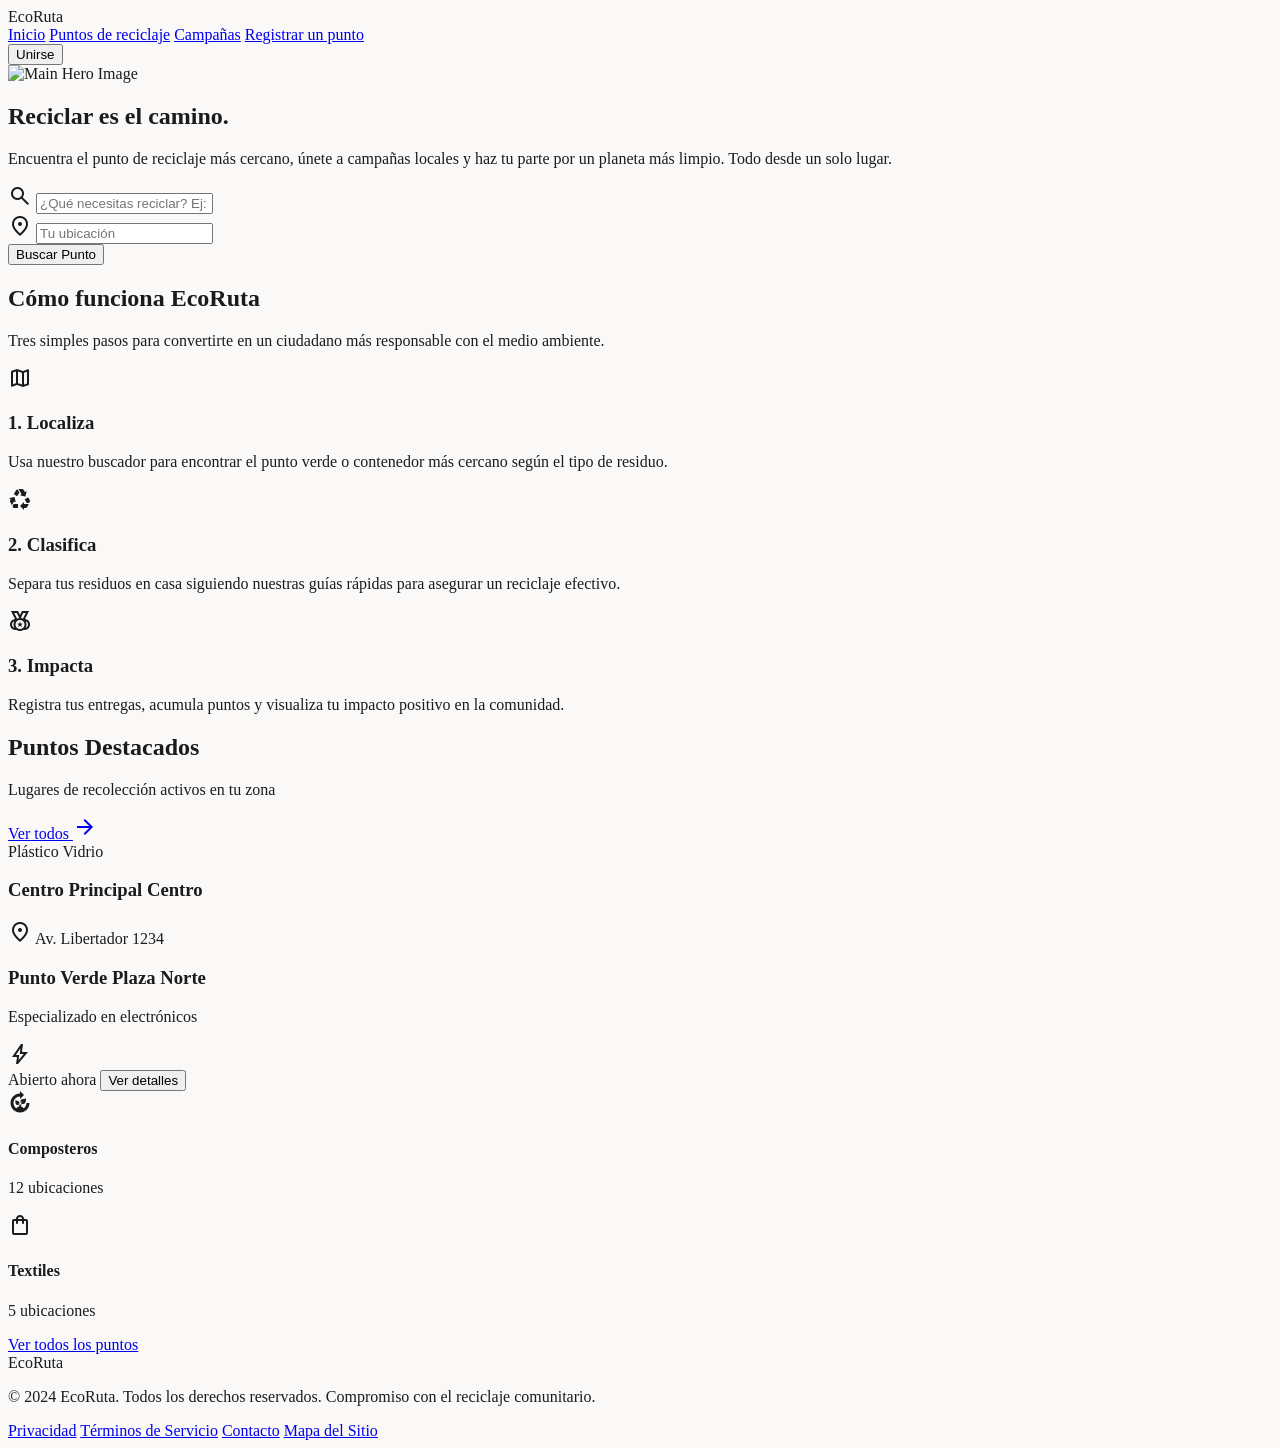
==== ecoRuta_HTML/index.html @ fdf8bb16 "se agrega codigo html de inicio y puntos de reciclaje" ====
<!DOCTYPE html>

<html class="light" lang="es"><head>
<meta charset="utf-8"/>
<meta content="width=device-width, initial-scale=1.0" name="viewport"/>
<title>EcoRuta - Inicio</title>
<script src="https://cdn.tailwindcss.com?plugins=forms,container-queries"></script>
<link href="https://fonts.googleapis.com/css2?family=Manrope:wght@400;500;600;700;800&amp;display=swap" rel="stylesheet"/>
<link href="https://fonts.googleapis.com/css2?family=Material+Symbols+Outlined:wght,FILL@100..700,0..1&amp;display=swap" rel="stylesheet"/>
<link href="https://fonts.googleapis.com/css2?family=Material+Symbols+Outlined:wght,FILL@100..700,0..1&amp;display=swap" rel="stylesheet"/>
<script id="tailwind-config">
        tailwind.config = {
            darkMode: "class",
            theme: {
                extend: {
                    "colors": {
                        "surface-tint": "#1b4332",
                        "inverse-surface": "#2f3130",
                        "error": "#ba1a1a",
                        "secondary-fixed": "#d6ccc2",
                        "on-primary-fixed-variant": "#274e3d",
                        "surface-dim": "#dadad9",
                        "background": "#faf9f8",
                        "on-surface-variant": "#414844",
                        "surface-container": "#eeeeed",
                        "surface-container-highest": "#e3e2e1",
                        "on-secondary-container": "#6a635b",
                        "on-tertiary-container": "#33342a",
                        "on-secondary": "#ffffff",
                        "outline": "#717973",
                        "on-primary": "#ffffff",
                        "on-error": "#ffffff",
                        "tertiary-fixed-dim": "#b7b7a4",
                        "inverse-on-surface": "#f1f0f0",
                        "tertiary-fixed": "#e2e2ce",
                        "primary-fixed-dim": "#a5d0b9",
                        "primary": "#012d1d",
                        "error-container": "#ffdad6",
                        "on-secondary-fixed": "#201b15",
                        "on-tertiary-fixed-variant": "#474839",
                        "inverse-primary": "#a5d0b9",
                        "surface-container-lowest": "#ffffff",
                        "on-surface": "#1a1c1c",
                        "on-primary-fixed": "#002114",
                        "tertiary-container": "#b7b7a4",
                        "surface-variant": "#e3e2e1",
                        "on-primary-container": "#7ba490",
                        "on-background": "#1a1c1c",
                        "on-tertiary-fixed": "#1b1d10",
                        "secondary-container": "#d6ccc2",
                        "on-error-container": "#93000a",
                        "secondary": "#645d55",
                        "secondary-fixed-dim": "#c2b8ae",
                        "tertiary": "#26271a",
                        "outline-variant": "#c1c8c2",
                        "surface": "#faf9f8",
                        "surface-container-high": "#e9e8e7",
                        "primary-fixed": "#c1ecd4",
                        "on-tertiary": "#ffffff",
                        "surface-bright": "#faf9f8",
                        "on-secondary-fixed-variant": "#4c463e",
                        "primary-container": "#1b4332",
                        "surface-container-low": "#f4f3f2"
                    },
                    "borderRadius": {
                        "DEFAULT": "0.25rem",
                        "lg": "0.5rem",
                        "xl": "0.75rem",
                        "full": "9999px"
                    },
                    "spacing": {
                        "container-max": "1200px",
                        "unit": "8px",
                        "section-gap": "120px",
                        "margin-mobile": "20px",
                        "gutter": "24px",
                        "margin-desktop": "64px"
                    },
                    "fontFamily": {
                        "body-md": ["Manrope"],
                        "headline-lg": ["Manrope"],
                        "display-lg": ["Manrope"],
                        "headline-lg-mobile": ["Manrope"],
                        "body-lg": ["Manrope"],
                        "caption": ["Manrope"],
                        "label-md": ["Manrope"],
                        "headline-md": ["Manrope"]
                    },
                    "fontSize": {
                        "body-md": ["16px", { "lineHeight": "1.6", "fontWeight": "400" }],
                        "headline-lg": ["32px", { "lineHeight": "1.3", "letterSpacing": "-0.01em", "fontWeight": "700" }],
                        "display-lg": ["48px", { "lineHeight": "1.2", "letterSpacing": "-0.02em", "fontWeight": "800" }],
                        "headline-lg-mobile": ["28px", { "lineHeight": "1.3", "fontWeight": "700" }],
                        "body-lg": ["18px", { "lineHeight": "1.6", "fontWeight": "400" }],
                        "caption": ["12px", { "lineHeight": "1.4", "fontWeight": "500" }],
                        "label-md": ["14px", { "lineHeight": "1.2", "letterSpacing": "0.05em", "fontWeight": "600" }],
                        "headline-md": ["24px", { "lineHeight": "1.4", "fontWeight": "600" }]
                    }
                }
            }
        }
    </script>
<style>
        body {
            background-color: #faf9f8; /* background */
            color: #1a1c1c; /* on-background */
        }
    </style>
</head>
<body class="antialiased min-h-screen flex flex-col pt-[72px]">
<!-- TopNavBar -->
<nav class="fixed top-0 w-full shadow-sm bg-surface dark:bg-inverse-surface z-50">
<div class="flex justify-between items-center px-margin-desktop py-4 max-w-container-max mx-auto md:px-margin-desktop px-margin-mobile">
<div class="font-headline-md text-headline-md font-bold text-primary dark:text-primary-fixed-dim">EcoRuta</div>
<div class="hidden md:flex gap-8">
<a class="text-primary dark:text-primary-fixed-dim border-b-2 border-primary dark:border-primary-fixed-dim pb-1 font-body-md text-body-md" href="#">Inicio</a>
<a class="text-on-surface-variant dark:text-surface-variant hover:text-primary dark:hover:text-primary-fixed-dim transition-colors font-body-md text-body-md hover:bg-surface-container-low dark:hover:bg-surface-container-highest transition-all duration-200 rounded px-2" href="#">Puntos de reciclaje</a>
<a class="text-on-surface-variant dark:text-surface-variant hover:text-primary dark:hover:text-primary-fixed-dim transition-colors font-body-md text-body-md hover:bg-surface-container-low dark:hover:bg-surface-container-highest transition-all duration-200 rounded px-2" href="#">Campañas</a>
<a class="text-on-surface-variant dark:text-surface-variant hover:text-primary dark:hover:text-primary-fixed-dim transition-colors font-body-md text-body-md hover:bg-surface-container-low dark:hover:bg-surface-container-highest transition-all duration-200 rounded px-2" href="#">Registrar un punto</a>
</div>
<button class="bg-primary-container text-on-primary font-label-md text-label-md px-6 py-2 rounded-lg hover:bg-surface-tint active:scale-95 transition-transform">Unirse</button>
</div>
</nav>
<!-- Main Content -->
<main class="flex-grow">
<!-- Hero Section -->
<section class="w-full relative h-[600px] flex items-center justify-center bg-surface-container-low overflow-hidden">
<div class="absolute inset-0 z-0">
<img alt="Main Hero Image" class="w-full h-full object-cover opacity-90" src="https://lh3.googleusercontent.com/aida-public/[base64]"/>
<div class="absolute inset-0 bg-background/40 backdrop-blur-sm"></div>
</div>
<div class="relative z-10 max-w-container-max mx-auto px-margin-mobile md:px-margin-desktop text-center flex flex-col items-center">
<h1 class="font-display-lg text-display-lg text-primary mb-6">Reciclar es el camino.</h1>
<p class="font-body-lg text-body-lg text-on-surface-variant mb-10 max-w-2xl">Encuentra el punto de reciclaje más cercano, únete a campañas locales y haz tu parte por un planeta más limpio. Todo desde un solo lugar.</p>
<!-- Search Bar -->
<div class="bg-surface p-4 rounded-xl shadow-[0px_4px_20px_rgba(27,67,50,0.08)] flex flex-col md:flex-row gap-4 w-full max-w-3xl border border-surface-container-highest">
<div class="flex-grow flex items-center bg-background rounded-lg border border-surface-dim focus-within:border-primary px-4 py-3">
<span class="material-symbols-outlined text-on-surface-variant mr-3">search</span>
<input class="w-full bg-transparent border-none focus:ring-0 text-on-surface font-body-md text-body-md placeholder:text-outline-variant" placeholder="¿Qué necesitas reciclar? Ej: Plástico, Vidrio, Pilas..." type="text"/>
</div>
<div class="flex-grow flex items-center bg-background rounded-lg border border-surface-dim focus-within:border-primary px-4 py-3">
<span class="material-symbols-outlined text-on-surface-variant mr-3">location_on</span>
<input class="w-full bg-transparent border-none focus:ring-0 text-on-surface font-body-md text-body-md placeholder:text-outline-variant" placeholder="Tu ubicación" type="text"/>
</div>
<button class="bg-primary-container text-on-primary px-8 py-3 rounded-lg font-label-md text-label-md hover:bg-surface-tint transition-colors whitespace-nowrap">Buscar Punto</button>
</div>
</div>
</section>
<!-- How it Works -->
<section class="py-section-gap px-margin-mobile md:px-margin-desktop max-w-container-max mx-auto">
<div class="text-center mb-16">
<h2 class="font-headline-lg text-headline-lg md:text-headline-lg text-primary mb-4">Cómo funciona EcoRuta</h2>
<p class="font-body-md text-body-md text-on-surface-variant max-w-xl mx-auto">Tres simples pasos para convertirte en un ciudadano más responsable con el medio ambiente.</p>
</div>
<div class="grid grid-cols-1 md:grid-cols-3 gap-gutter">
<!-- Step 1 -->
<div class="bg-surface p-8 rounded-2xl shadow-[0px_4px_20px_rgba(27,67,50,0.04)] hover:-translate-y-1 transition-transform duration-300 text-center flex flex-col items-center group">
<div class="w-16 h-16 rounded-full bg-secondary-fixed flex items-center justify-center mb-6 group-hover:bg-primary-fixed transition-colors">
<span class="material-symbols-outlined text-primary text-3xl">map</span>
</div>
<h3 class="font-headline-md text-headline-md text-primary mb-3">1. Localiza</h3>
<p class="font-body-md text-body-md text-on-surface-variant">Usa nuestro buscador para encontrar el punto verde o contenedor más cercano según el tipo de residuo.</p>
</div>
<!-- Step 2 -->
<div class="bg-surface p-8 rounded-2xl shadow-[0px_4px_20px_rgba(27,67,50,0.04)] hover:-translate-y-1 transition-transform duration-300 text-center flex flex-col items-center group">
<div class="w-16 h-16 rounded-full bg-secondary-fixed flex items-center justify-center mb-6 group-hover:bg-primary-fixed transition-colors">
<span class="material-symbols-outlined text-primary text-3xl">recycling</span>
</div>
<h3 class="font-headline-md text-headline-md text-primary mb-3">2. Clasifica</h3>
<p class="font-body-md text-body-md text-on-surface-variant">Separa tus residuos en casa siguiendo nuestras guías rápidas para asegurar un reciclaje efectivo.</p>
</div>
<!-- Step 3 -->
<div class="bg-surface p-8 rounded-2xl shadow-[0px_4px_20px_rgba(27,67,50,0.04)] hover:-translate-y-1 transition-transform duration-300 text-center flex flex-col items-center group">
<div class="w-16 h-16 rounded-full bg-secondary-fixed flex items-center justify-center mb-6 group-hover:bg-primary-fixed transition-colors">
<span class="material-symbols-outlined text-primary text-3xl">social_leaderboard</span>
</div>
<h3 class="font-headline-md text-headline-md text-primary mb-3">3. Impacta</h3>
<p class="font-body-md text-body-md text-on-surface-variant">Registra tus entregas, acumula puntos y visualiza tu impacto positivo en la comunidad.</p>
</div>
</div>
</section>
<!-- Featured Spots (Bento Grid) -->
<section class="py-section-gap px-margin-mobile md:px-margin-desktop max-w-container-max mx-auto bg-surface-container-low rounded-3xl mb-section-gap">
<div class="flex justify-between items-end mb-12">
<div>
<h2 class="font-headline-lg text-headline-lg text-primary mb-2">Puntos Destacados</h2>
<p class="font-body-md text-body-md text-on-surface-variant">Lugares de recolección activos en tu zona</p>
</div>
<a class="hidden md:flex items-center text-primary font-label-md text-label-md hover:underline" href="#">
                    Ver todos <span class="material-symbols-outlined ml-1 text-sm">arrow_forward</span>
</a>
</div>
<div class="grid grid-cols-1 md:grid-cols-4 gap-gutter auto-rows-[250px]">
<!-- Large Card -->
<div class="md:col-span-2 md:row-span-2 bg-surface rounded-2xl overflow-hidden shadow-[0px_4px_20px_rgba(27,67,50,0.04)] group relative">
<div class="absolute inset-0 bg-cover bg-center w-full h-full transition-transform duration-700 group-hover:scale-105" data-alt="A bright, modern recycling center in an urban setting. Clean, well-organized bins for plastic, glass, and paper. Natural sunlight filtering through a minimalist structure. Eco-friendly modern corporate aesthetic with green accents." style="background-image: url('https://lh3.googleusercontent.com/aida-public/[base64]')"></div>
<div class="absolute inset-0 bg-gradient-to-t from-primary/90 via-primary/40 to-transparent"></div>
<div class="absolute bottom-0 left-0 p-8 w-full">
<div class="flex gap-2 mb-3">
<span class="px-3 py-1 bg-primary-fixed text-on-primary-fixed rounded-full font-caption text-caption">Plástico</span>
<span class="px-3 py-1 bg-secondary-fixed text-on-secondary-fixed rounded-full font-caption text-caption">Vidrio</span>
</div>
<h3 class="font-headline-md text-headline-md text-on-primary mb-1">Centro Principal Centro</h3>
<p class="font-body-md text-body-md text-surface-variant flex items-center">
<span class="material-symbols-outlined text-sm mr-1">location_on</span> Av. Libertador 1234
                        </p>
</div>
</div>
<!-- Small Card 1 -->
<div class="md:col-span-2 md:row-span-1 bg-surface rounded-2xl p-6 shadow-[0px_4px_20px_rgba(27,67,50,0.04)] border-t-2 border-primary flex flex-col justify-between hover:-translate-y-1 transition-transform">
<div class="flex justify-between items-start">
<div>
<h3 class="font-headline-md text-headline-md text-primary">Punto Verde Plaza Norte</h3>
<p class="font-body-md text-body-md text-on-surface-variant mt-1">Especializado en electrónicos</p>
</div>
<div class="w-10 h-10 bg-secondary-container rounded-full flex items-center justify-center">
<span class="material-symbols-outlined text-primary">bolt</span>
</div>
</div>
<div class="flex justify-between items-end mt-4">
<span class="px-3 py-1 bg-surface-container text-on-surface-variant rounded-full font-caption text-caption">Abierto ahora</span>
<button class="text-primary font-label-md text-label-md hover:underline">Ver detalles</button>
</div>
</div>
<!-- Small Card 2 -->
<div class="md:col-span-1 md:row-span-1 bg-surface rounded-2xl p-6 shadow-[0px_4px_20px_rgba(27,67,50,0.04)] flex flex-col justify-center items-center text-center hover:bg-surface-container transition-colors cursor-pointer border border-surface-container-highest">
<span class="material-symbols-outlined text-4xl text-primary mb-3">compost</span>
<h4 class="font-label-md text-label-md text-primary mb-1">Composteros</h4>
<p class="font-caption text-caption text-on-surface-variant">12 ubicaciones</p>
</div>
<!-- Small Card 3 -->
<div class="md:col-span-1 md:row-span-1 bg-surface rounded-2xl p-6 shadow-[0px_4px_20px_rgba(27,67,50,0.04)] flex flex-col justify-center items-center text-center hover:bg-surface-container transition-colors cursor-pointer border border-surface-container-highest">
<span class="material-symbols-outlined text-4xl text-primary mb-3">shopping_bag</span>
<h4 class="font-label-md text-label-md text-primary mb-1">Textiles</h4>
<p class="font-caption text-caption text-on-surface-variant">5 ubicaciones</p>
</div>
</div>
<div class="mt-8 md:hidden flex justify-center">
<a class="bg-secondary-container text-primary px-6 py-3 rounded-lg font-label-md text-label-md" href="#">Ver todos los puntos</a>
</div>
</section>
</main>
<!-- Footer -->
<footer class="w-full py-section-gap bg-surface-container-highest dark:bg-inverse-surface border-t border-secondary-container">
<div class="grid grid-cols-1 md:grid-cols-3 gap-gutter px-margin-desktop max-w-container-max mx-auto">
<div class="flex flex-col gap-4">
<div class="font-headline-md text-headline-md font-bold text-primary dark:text-primary-fixed-dim">EcoRuta</div>
<p class="font-caption text-caption text-on-secondary-container dark:text-on-secondary-fixed-dim max-w-xs">© 2024 EcoRuta. Todos los derechos reservados. Compromiso con el reciclaje comunitario.</p>
</div>
<div class="col-span-2 flex flex-wrap gap-8 md:justify-end items-start">
<a class="font-caption text-caption text-on-secondary-container dark:text-on-secondary-fixed-dim hover:text-primary dark:hover:text-primary-fixed-dim underline transition-all opacity-80 hover:opacity-100" href="#">Privacidad</a>
<a class="font-caption text-caption text-on-secondary-container dark:text-on-secondary-fixed-dim hover:text-primary dark:hover:text-primary-fixed-dim underline transition-all opacity-80 hover:opacity-100" href="#">Términos de Servicio</a>
<a class="font-caption text-caption text-on-secondary-container dark:text-on-secondary-fixed-dim hover:text-primary dark:hover:text-primary-fixed-dim underline transition-all opacity-80 hover:opacity-100" href="#">Contacto</a>
<a class="font-caption text-caption text-on-secondary-container dark:text-on-secondary-fixed-dim hover:text-primary dark:hover:text-primary-fixed-dim underline transition-all opacity-80 hover:opacity-100" href="#">Mapa del Sitio</a>
</div>
</div>
</footer>
</body></html>
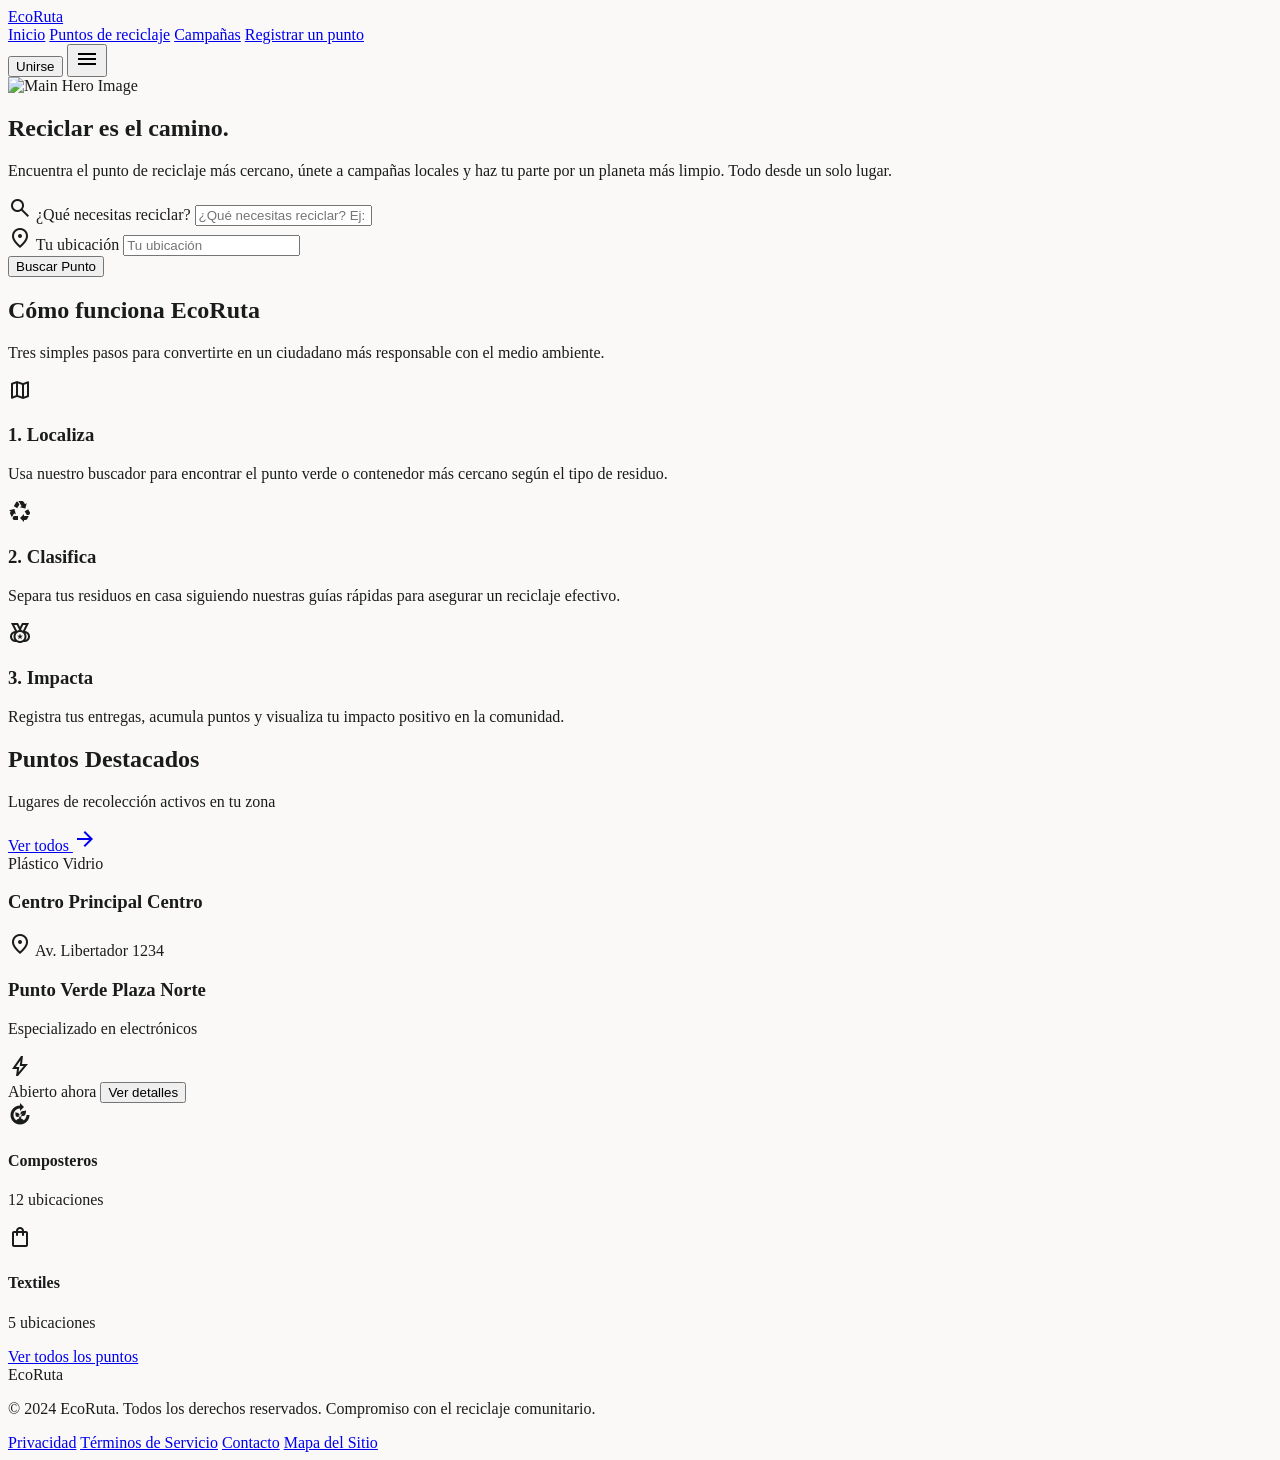
==== commit c8ccccff: "se arregla parametros" ====
--- a/ecoRuta_HTML/index.html
+++ b/ecoRuta_HTML/index.html
@@ -110,15 +110,18 @@
 <body class="antialiased min-h-screen flex flex-col pt-[72px]">
 <!-- TopNavBar -->
 <nav class="fixed top-0 w-full shadow-sm bg-surface dark:bg-inverse-surface z-50">
-<div class="flex justify-between items-center px-margin-desktop py-4 max-w-container-max mx-auto md:px-margin-desktop px-margin-mobile">
-<div class="font-headline-md text-headline-md font-bold text-primary dark:text-primary-fixed-dim">EcoRuta</div>
-<div class="hidden md:flex gap-8">
-<a class="text-primary dark:text-primary-fixed-dim border-b-2 border-primary dark:border-primary-fixed-dim pb-1 font-body-md text-body-md" href="#">Inicio</a>
-<a class="text-on-surface-variant dark:text-surface-variant hover:text-primary dark:hover:text-primary-fixed-dim transition-colors font-body-md text-body-md hover:bg-surface-container-low dark:hover:bg-surface-container-highest transition-all duration-200 rounded px-2" href="#">Puntos de reciclaje</a>
-<a class="text-on-surface-variant dark:text-surface-variant hover:text-primary dark:hover:text-primary-fixed-dim transition-colors font-body-md text-body-md hover:bg-surface-container-low dark:hover:bg-surface-container-highest transition-all duration-200 rounded px-2" href="#">Campañas</a>
-<a class="text-on-surface-variant dark:text-surface-variant hover:text-primary dark:hover:text-primary-fixed-dim transition-colors font-body-md text-body-md hover:bg-surface-container-low dark:hover:bg-surface-container-highest transition-all duration-200 rounded px-2" href="#">Registrar un punto</a>
-</div>
-<button class="bg-primary-container text-on-primary font-label-md text-label-md px-6 py-2 rounded-lg hover:bg-surface-tint active:scale-95 transition-transform">Unirse</button>
+<div class="flex justify-between items-center px-margin-mobile md:px-margin-desktop py-4 max-w-container-max mx-auto">
+<a class="font-headline-md text-headline-md font-bold text-primary dark:text-primary-fixed-dim" href="index.html">EcoRuta</a>
+<div class="hidden md:flex items-center gap-gutter">
+<a class="text-primary dark:text-primary-fixed-dim border-b-2 border-primary dark:border-primary-fixed-dim pb-1 px-3 py-2 font-label-md text-label-md" href="index.html">Inicio</a>
+<a class="text-on-surface-variant dark:text-surface-variant hover:text-primary dark:hover:text-primary-fixed-dim transition-colors hover:bg-surface-container-low dark:hover:bg-surface-container-highest transition-all duration-200 px-3 py-2 rounded-lg font-label-md text-label-md" href="puntos-reciclaje.html">Puntos de reciclaje</a>
+<a class="text-on-surface-variant dark:text-surface-variant hover:text-primary dark:hover:text-primary-fixed-dim transition-colors hover:bg-surface-container-low dark:hover:bg-surface-container-highest transition-all duration-200 px-3 py-2 rounded-lg font-label-md text-label-md" href="campanas__1_.html">Campañas</a>
+<a class="text-on-surface-variant dark:text-surface-variant hover:text-primary dark:hover:text-primary-fixed-dim transition-colors hover:bg-surface-container-low dark:hover:bg-surface-container-highest transition-all duration-200 px-3 py-2 rounded-lg font-label-md text-label-md" href="registrar-punto.html">Registrar un punto</a>
+</div>
+<button class="hidden md:inline-flex bg-primary-container text-on-primary px-6 py-2 rounded-lg font-label-md text-label-md hover:bg-opacity-90 transition-all">Unirse</button>
+<button class="md:hidden text-primary">
+<span class="material-symbols-outlined">menu</span>
+</button>
 </div>
 </nav>
 <!-- Main Content -->
@@ -136,11 +139,13 @@
 <div class="bg-surface p-4 rounded-xl shadow-[0px_4px_20px_rgba(27,67,50,0.08)] flex flex-col md:flex-row gap-4 w-full max-w-3xl border border-surface-container-highest">
 <div class="flex-grow flex items-center bg-background rounded-lg border border-surface-dim focus-within:border-primary px-4 py-3">
 <span class="material-symbols-outlined text-on-surface-variant mr-3">search</span>
-<input class="w-full bg-transparent border-none focus:ring-0 text-on-surface font-body-md text-body-md placeholder:text-outline-variant" placeholder="¿Qué necesitas reciclar? Ej: Plástico, Vidrio, Pilas..." type="text"/>
+<label class="sr-only" for="busqueda-material">¿Qué necesitas reciclar?</label>
+<input class="w-full bg-transparent border-none focus:ring-0 text-on-surface font-body-md text-body-md placeholder:text-outline-variant" id="busqueda-material" name="busqueda-material" placeholder="¿Qué necesitas reciclar? Ej: Plástico, Vidrio, Pilas..." type="text"/>
 </div>
 <div class="flex-grow flex items-center bg-background rounded-lg border border-surface-dim focus-within:border-primary px-4 py-3">
 <span class="material-symbols-outlined text-on-surface-variant mr-3">location_on</span>
-<input class="w-full bg-transparent border-none focus:ring-0 text-on-surface font-body-md text-body-md placeholder:text-outline-variant" placeholder="Tu ubicación" type="text"/>
+<label class="sr-only" for="ubicacion">Tu ubicación</label>
+<input class="w-full bg-transparent border-none focus:ring-0 text-on-surface font-body-md text-body-md placeholder:text-outline-variant" id="ubicacion" name="ubicacion" placeholder="Tu ubicación" type="text"/>
 </div>
 <button class="bg-primary-container text-on-primary px-8 py-3 rounded-lg font-label-md text-label-md hover:bg-surface-tint transition-colors whitespace-nowrap">Buscar Punto</button>
 </div>
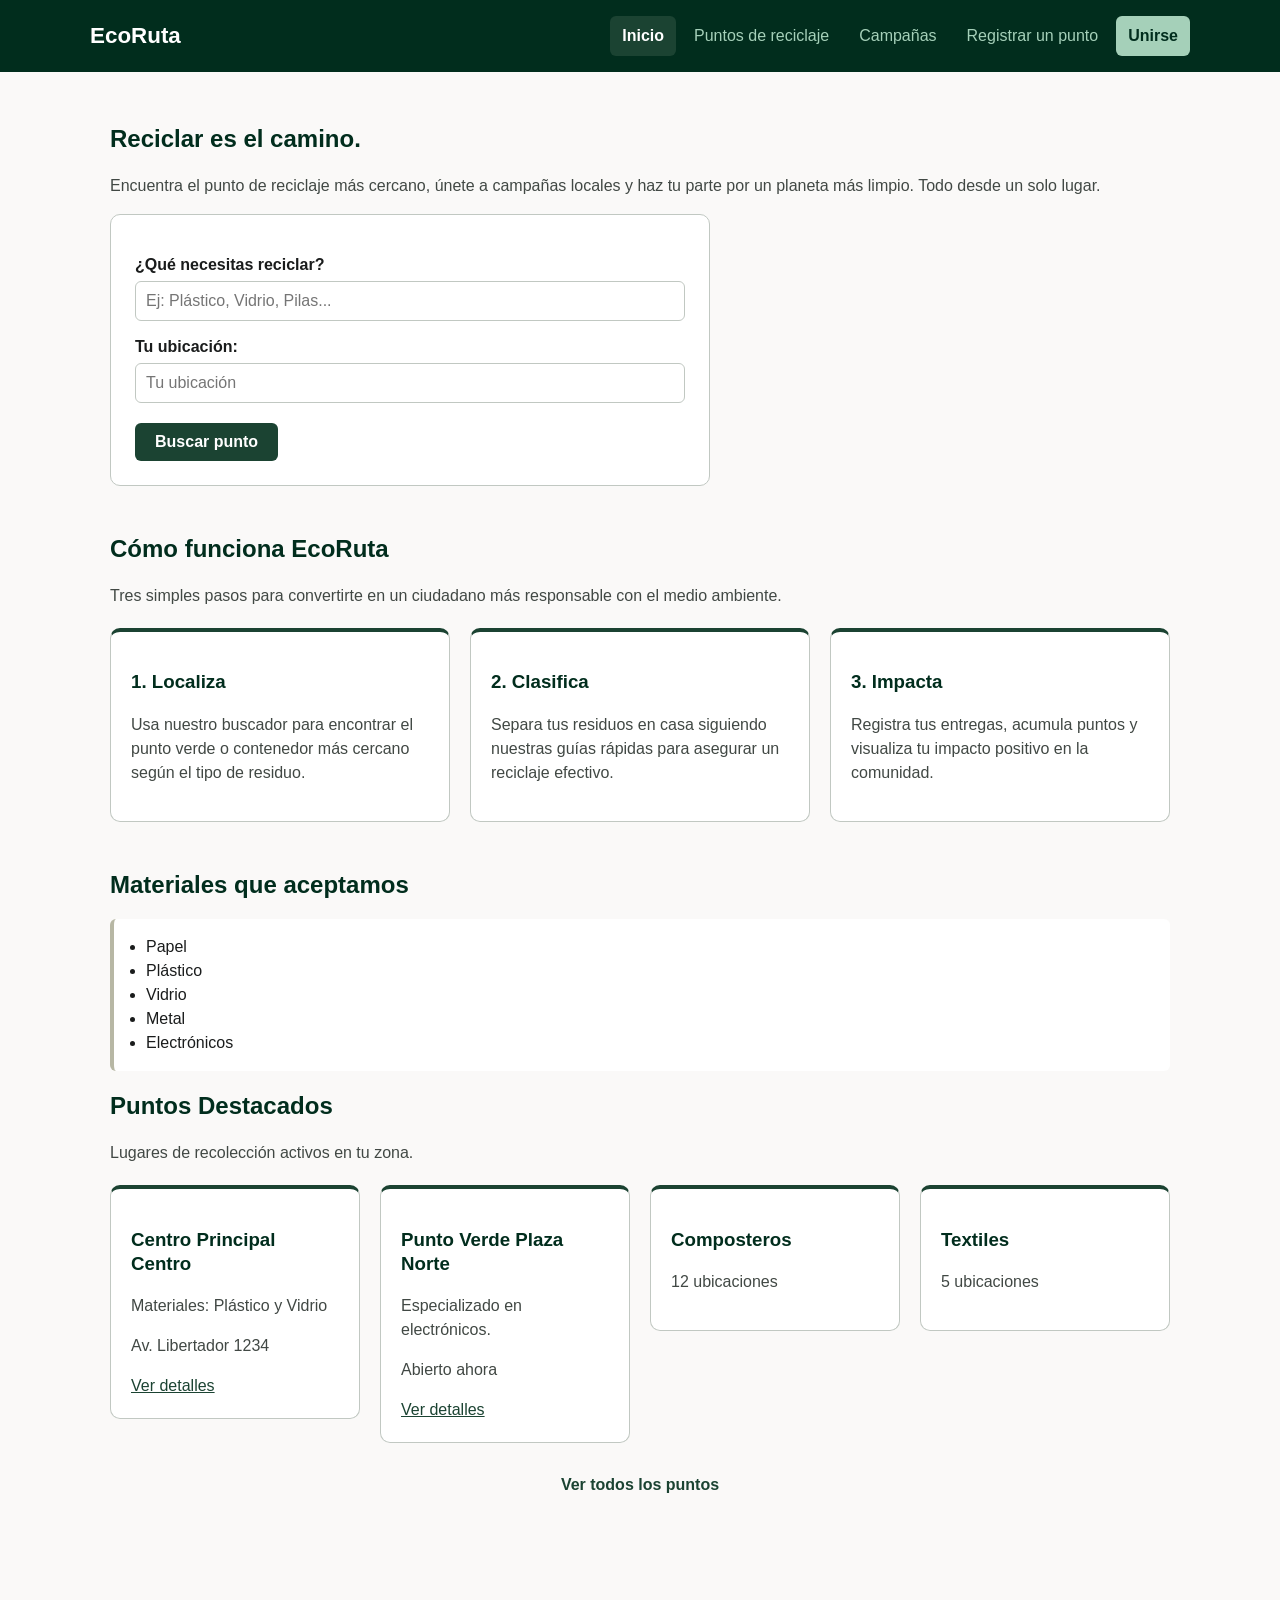
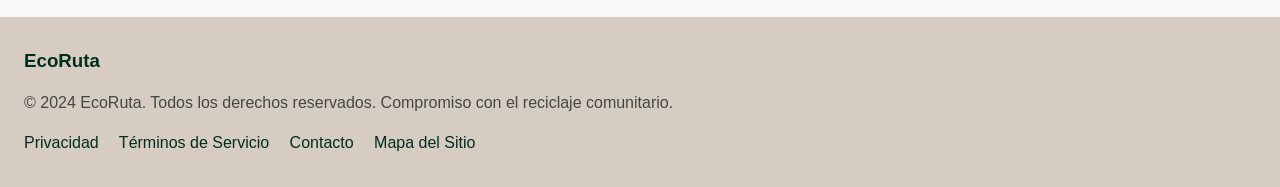
==== commit 6798ddce: "se sube el proyecto con el css y code javaScript" ====
--- a/ecoRuta_HTML/index.html
+++ b/ecoRuta_HTML/index.html
@@ -1,263 +1,208 @@
 <!DOCTYPE html>
-
-<html class="light" lang="es"><head>
-<meta charset="utf-8"/>
-<meta content="width=device-width, initial-scale=1.0" name="viewport"/>
-<title>EcoRuta - Inicio</title>
-<script src="https://cdn.tailwindcss.com?plugins=forms,container-queries"></script>
-<link href="https://fonts.googleapis.com/css2?family=Manrope:wght@400;500;600;700;800&amp;display=swap" rel="stylesheet"/>
-<link href="https://fonts.googleapis.com/css2?family=Material+Symbols+Outlined:wght,FILL@100..700,0..1&amp;display=swap" rel="stylesheet"/>
-<link href="https://fonts.googleapis.com/css2?family=Material+Symbols+Outlined:wght,FILL@100..700,0..1&amp;display=swap" rel="stylesheet"/>
-<script id="tailwind-config">
-        tailwind.config = {
-            darkMode: "class",
-            theme: {
-                extend: {
-                    "colors": {
-                        "surface-tint": "#1b4332",
-                        "inverse-surface": "#2f3130",
-                        "error": "#ba1a1a",
-                        "secondary-fixed": "#d6ccc2",
-                        "on-primary-fixed-variant": "#274e3d",
-                        "surface-dim": "#dadad9",
-                        "background": "#faf9f8",
-                        "on-surface-variant": "#414844",
-                        "surface-container": "#eeeeed",
-                        "surface-container-highest": "#e3e2e1",
-                        "on-secondary-container": "#6a635b",
-                        "on-tertiary-container": "#33342a",
-                        "on-secondary": "#ffffff",
-                        "outline": "#717973",
-                        "on-primary": "#ffffff",
-                        "on-error": "#ffffff",
-                        "tertiary-fixed-dim": "#b7b7a4",
-                        "inverse-on-surface": "#f1f0f0",
-                        "tertiary-fixed": "#e2e2ce",
-                        "primary-fixed-dim": "#a5d0b9",
-                        "primary": "#012d1d",
-                        "error-container": "#ffdad6",
-                        "on-secondary-fixed": "#201b15",
-                        "on-tertiary-fixed-variant": "#474839",
-                        "inverse-primary": "#a5d0b9",
-                        "surface-container-lowest": "#ffffff",
-                        "on-surface": "#1a1c1c",
-                        "on-primary-fixed": "#002114",
-                        "tertiary-container": "#b7b7a4",
-                        "surface-variant": "#e3e2e1",
-                        "on-primary-container": "#7ba490",
-                        "on-background": "#1a1c1c",
-                        "on-tertiary-fixed": "#1b1d10",
-                        "secondary-container": "#d6ccc2",
-                        "on-error-container": "#93000a",
-                        "secondary": "#645d55",
-                        "secondary-fixed-dim": "#c2b8ae",
-                        "tertiary": "#26271a",
-                        "outline-variant": "#c1c8c2",
-                        "surface": "#faf9f8",
-                        "surface-container-high": "#e9e8e7",
-                        "primary-fixed": "#c1ecd4",
-                        "on-tertiary": "#ffffff",
-                        "surface-bright": "#faf9f8",
-                        "on-secondary-fixed-variant": "#4c463e",
-                        "primary-container": "#1b4332",
-                        "surface-container-low": "#f4f3f2"
-                    },
-                    "borderRadius": {
-                        "DEFAULT": "0.25rem",
-                        "lg": "0.5rem",
-                        "xl": "0.75rem",
-                        "full": "9999px"
-                    },
-                    "spacing": {
-                        "container-max": "1200px",
-                        "unit": "8px",
-                        "section-gap": "120px",
-                        "margin-mobile": "20px",
-                        "gutter": "24px",
-                        "margin-desktop": "64px"
-                    },
-                    "fontFamily": {
-                        "body-md": ["Manrope"],
-                        "headline-lg": ["Manrope"],
-                        "display-lg": ["Manrope"],
-                        "headline-lg-mobile": ["Manrope"],
-                        "body-lg": ["Manrope"],
-                        "caption": ["Manrope"],
-                        "label-md": ["Manrope"],
-                        "headline-md": ["Manrope"]
-                    },
-                    "fontSize": {
-                        "body-md": ["16px", { "lineHeight": "1.6", "fontWeight": "400" }],
-                        "headline-lg": ["32px", { "lineHeight": "1.3", "letterSpacing": "-0.01em", "fontWeight": "700" }],
-                        "display-lg": ["48px", { "lineHeight": "1.2", "letterSpacing": "-0.02em", "fontWeight": "800" }],
-                        "headline-lg-mobile": ["28px", { "lineHeight": "1.3", "fontWeight": "700" }],
-                        "body-lg": ["18px", { "lineHeight": "1.6", "fontWeight": "400" }],
-                        "caption": ["12px", { "lineHeight": "1.4", "fontWeight": "500" }],
-                        "label-md": ["14px", { "lineHeight": "1.2", "letterSpacing": "0.05em", "fontWeight": "600" }],
-                        "headline-md": ["24px", { "lineHeight": "1.4", "fontWeight": "600" }]
-                    }
-                }
-            }
-        }
-    </script>
-<style>
-        body {
-            background-color: #faf9f8; /* background */
-            color: #1a1c1c; /* on-background */
-        }
-    </style>
+<html lang="es">
+<head>
+    <meta charset="UTF-8">
+    <meta name="viewport" content="width=device-width, initial-scale=1.0">
+    <title>EcoRuta - Inicio</title>
+
+    <link rel="stylesheet" href="diseño.css">
 </head>
-<body class="antialiased min-h-screen flex flex-col pt-[72px]">
-<!-- TopNavBar -->
-<nav class="fixed top-0 w-full shadow-sm bg-surface dark:bg-inverse-surface z-50">
-<div class="flex justify-between items-center px-margin-mobile md:px-margin-desktop py-4 max-w-container-max mx-auto">
-<a class="font-headline-md text-headline-md font-bold text-primary dark:text-primary-fixed-dim" href="index.html">EcoRuta</a>
-<div class="hidden md:flex items-center gap-gutter">
-<a class="text-primary dark:text-primary-fixed-dim border-b-2 border-primary dark:border-primary-fixed-dim pb-1 px-3 py-2 font-label-md text-label-md" href="index.html">Inicio</a>
-<a class="text-on-surface-variant dark:text-surface-variant hover:text-primary dark:hover:text-primary-fixed-dim transition-colors hover:bg-surface-container-low dark:hover:bg-surface-container-highest transition-all duration-200 px-3 py-2 rounded-lg font-label-md text-label-md" href="puntos-reciclaje.html">Puntos de reciclaje</a>
-<a class="text-on-surface-variant dark:text-surface-variant hover:text-primary dark:hover:text-primary-fixed-dim transition-colors hover:bg-surface-container-low dark:hover:bg-surface-container-highest transition-all duration-200 px-3 py-2 rounded-lg font-label-md text-label-md" href="campanas__1_.html">Campañas</a>
-<a class="text-on-surface-variant dark:text-surface-variant hover:text-primary dark:hover:text-primary-fixed-dim transition-colors hover:bg-surface-container-low dark:hover:bg-surface-container-highest transition-all duration-200 px-3 py-2 rounded-lg font-label-md text-label-md" href="registrar-punto.html">Registrar un punto</a>
-</div>
-<button class="hidden md:inline-flex bg-primary-container text-on-primary px-6 py-2 rounded-lg font-label-md text-label-md hover:bg-opacity-90 transition-all">Unirse</button>
-<button class="md:hidden text-primary">
-<span class="material-symbols-outlined">menu</span>
-</button>
-</div>
-</nav>
-<!-- Main Content -->
-<main class="flex-grow">
-<!-- Hero Section -->
-<section class="w-full relative h-[600px] flex items-center justify-center bg-surface-container-low overflow-hidden">
-<div class="absolute inset-0 z-0">
-<img alt="Main Hero Image" class="w-full h-full object-cover opacity-90" src="https://lh3.googleusercontent.com/aida-public/[base64]"/>
-<div class="absolute inset-0 bg-background/40 backdrop-blur-sm"></div>
-</div>
-<div class="relative z-10 max-w-container-max mx-auto px-margin-mobile md:px-margin-desktop text-center flex flex-col items-center">
-<h1 class="font-display-lg text-display-lg text-primary mb-6">Reciclar es el camino.</h1>
-<p class="font-body-lg text-body-lg text-on-surface-variant mb-10 max-w-2xl">Encuentra el punto de reciclaje más cercano, únete a campañas locales y haz tu parte por un planeta más limpio. Todo desde un solo lugar.</p>
-<!-- Search Bar -->
-<div class="bg-surface p-4 rounded-xl shadow-[0px_4px_20px_rgba(27,67,50,0.08)] flex flex-col md:flex-row gap-4 w-full max-w-3xl border border-surface-container-highest">
-<div class="flex-grow flex items-center bg-background rounded-lg border border-surface-dim focus-within:border-primary px-4 py-3">
-<span class="material-symbols-outlined text-on-surface-variant mr-3">search</span>
-<label class="sr-only" for="busqueda-material">¿Qué necesitas reciclar?</label>
-<input class="w-full bg-transparent border-none focus:ring-0 text-on-surface font-body-md text-body-md placeholder:text-outline-variant" id="busqueda-material" name="busqueda-material" placeholder="¿Qué necesitas reciclar? Ej: Plástico, Vidrio, Pilas..." type="text"/>
-</div>
-<div class="flex-grow flex items-center bg-background rounded-lg border border-surface-dim focus-within:border-primary px-4 py-3">
-<span class="material-symbols-outlined text-on-surface-variant mr-3">location_on</span>
-<label class="sr-only" for="ubicacion">Tu ubicación</label>
-<input class="w-full bg-transparent border-none focus:ring-0 text-on-surface font-body-md text-body-md placeholder:text-outline-variant" id="ubicacion" name="ubicacion" placeholder="Tu ubicación" type="text"/>
-</div>
-<button class="bg-primary-container text-on-primary px-8 py-3 rounded-lg font-label-md text-label-md hover:bg-surface-tint transition-colors whitespace-nowrap">Buscar Punto</button>
-</div>
-</div>
-</section>
-<!-- How it Works -->
-<section class="py-section-gap px-margin-mobile md:px-margin-desktop max-w-container-max mx-auto">
-<div class="text-center mb-16">
-<h2 class="font-headline-lg text-headline-lg md:text-headline-lg text-primary mb-4">Cómo funciona EcoRuta</h2>
-<p class="font-body-md text-body-md text-on-surface-variant max-w-xl mx-auto">Tres simples pasos para convertirte en un ciudadano más responsable con el medio ambiente.</p>
-</div>
-<div class="grid grid-cols-1 md:grid-cols-3 gap-gutter">
-<!-- Step 1 -->
-<div class="bg-surface p-8 rounded-2xl shadow-[0px_4px_20px_rgba(27,67,50,0.04)] hover:-translate-y-1 transition-transform duration-300 text-center flex flex-col items-center group">
-<div class="w-16 h-16 rounded-full bg-secondary-fixed flex items-center justify-center mb-6 group-hover:bg-primary-fixed transition-colors">
-<span class="material-symbols-outlined text-primary text-3xl">map</span>
-</div>
-<h3 class="font-headline-md text-headline-md text-primary mb-3">1. Localiza</h3>
-<p class="font-body-md text-body-md text-on-surface-variant">Usa nuestro buscador para encontrar el punto verde o contenedor más cercano según el tipo de residuo.</p>
-</div>
-<!-- Step 2 -->
-<div class="bg-surface p-8 rounded-2xl shadow-[0px_4px_20px_rgba(27,67,50,0.04)] hover:-translate-y-1 transition-transform duration-300 text-center flex flex-col items-center group">
-<div class="w-16 h-16 rounded-full bg-secondary-fixed flex items-center justify-center mb-6 group-hover:bg-primary-fixed transition-colors">
-<span class="material-symbols-outlined text-primary text-3xl">recycling</span>
-</div>
-<h3 class="font-headline-md text-headline-md text-primary mb-3">2. Clasifica</h3>
-<p class="font-body-md text-body-md text-on-surface-variant">Separa tus residuos en casa siguiendo nuestras guías rápidas para asegurar un reciclaje efectivo.</p>
-</div>
-<!-- Step 3 -->
-<div class="bg-surface p-8 rounded-2xl shadow-[0px_4px_20px_rgba(27,67,50,0.04)] hover:-translate-y-1 transition-transform duration-300 text-center flex flex-col items-center group">
-<div class="w-16 h-16 rounded-full bg-secondary-fixed flex items-center justify-center mb-6 group-hover:bg-primary-fixed transition-colors">
-<span class="material-symbols-outlined text-primary text-3xl">social_leaderboard</span>
-</div>
-<h3 class="font-headline-md text-headline-md text-primary mb-3">3. Impacta</h3>
-<p class="font-body-md text-body-md text-on-surface-variant">Registra tus entregas, acumula puntos y visualiza tu impacto positivo en la comunidad.</p>
-</div>
-</div>
-</section>
-<!-- Featured Spots (Bento Grid) -->
-<section class="py-section-gap px-margin-mobile md:px-margin-desktop max-w-container-max mx-auto bg-surface-container-low rounded-3xl mb-section-gap">
-<div class="flex justify-between items-end mb-12">
-<div>
-<h2 class="font-headline-lg text-headline-lg text-primary mb-2">Puntos Destacados</h2>
-<p class="font-body-md text-body-md text-on-surface-variant">Lugares de recolección activos en tu zona</p>
-</div>
-<a class="hidden md:flex items-center text-primary font-label-md text-label-md hover:underline" href="#">
-                    Ver todos <span class="material-symbols-outlined ml-1 text-sm">arrow_forward</span>
-</a>
-</div>
-<div class="grid grid-cols-1 md:grid-cols-4 gap-gutter auto-rows-[250px]">
-<!-- Large Card -->
-<div class="md:col-span-2 md:row-span-2 bg-surface rounded-2xl overflow-hidden shadow-[0px_4px_20px_rgba(27,67,50,0.04)] group relative">
-<div class="absolute inset-0 bg-cover bg-center w-full h-full transition-transform duration-700 group-hover:scale-105" data-alt="A bright, modern recycling center in an urban setting. Clean, well-organized bins for plastic, glass, and paper. Natural sunlight filtering through a minimalist structure. Eco-friendly modern corporate aesthetic with green accents." style="background-image: url('https://lh3.googleusercontent.com/aida-public/[base64]')"></div>
-<div class="absolute inset-0 bg-gradient-to-t from-primary/90 via-primary/40 to-transparent"></div>
-<div class="absolute bottom-0 left-0 p-8 w-full">
-<div class="flex gap-2 mb-3">
-<span class="px-3 py-1 bg-primary-fixed text-on-primary-fixed rounded-full font-caption text-caption">Plástico</span>
-<span class="px-3 py-1 bg-secondary-fixed text-on-secondary-fixed rounded-full font-caption text-caption">Vidrio</span>
-</div>
-<h3 class="font-headline-md text-headline-md text-on-primary mb-1">Centro Principal Centro</h3>
-<p class="font-body-md text-body-md text-surface-variant flex items-center">
-<span class="material-symbols-outlined text-sm mr-1">location_on</span> Av. Libertador 1234
+
+<body>
+
+    <!-- Barra de navegación -->
+    <header>
+        <nav>
+            <a href="index.html">EcoRuta</a>
+
+            <div>
+                <a href="index.html">Inicio</a>
+                <a href="puntos-reciclaje.html">Puntos de reciclaje</a>
+                <a href="campanas.html">Campañas</a>
+                <a href="registrar-punto.html">Registrar un punto</a>
+                <a href="unirse.html">Unirse</a>
+            </div>
+        </nav>
+    </header>
+
+
+    <!-- Contenido principal -->
+    <main>
+
+        <!-- Sección principal -->
+        <section class="inicio">
+
+            <h1>Reciclar es el camino.</h1>
+
+            <p>
+                Encuentra el punto de reciclaje más cercano,
+                únete a campañas locales y haz tu parte por
+                un planeta más limpio. Todo desde un solo lugar.
+            </p>
+
+            <!-- Buscador -->
+            <form action="#" method="get">
+
+                <label for="material">¿Qué necesitas reciclar?</label>
+                <input
+                    type="text"
+                    id="material"
+                    name="material"
+                    placeholder="Ej: Plástico, Vidrio, Pilas..."
+                >
+
+                <label for="ubicacion">Tu ubicación:</label>
+                <input
+                    type="text"
+                    id="ubicacion"
+                    name="ubicacion"
+                    placeholder="Tu ubicación"
+                >
+
+                <button type="submit">Buscar punto</button>
+
+            </form>
+
+        </section>
+
+
+        <!-- Cómo funciona -->
+        <section class="como-funciona">
+
+            <h2>Cómo funciona EcoRuta</h2>
+
+            <p>
+                Tres simples pasos para convertirte en un ciudadano
+                más responsable con el medio ambiente.
+            </p>
+
+            <ol>
+
+                <li>
+                    <article>
+                        <h3>1. Localiza</h3>
+
+                        <p>
+                            Usa nuestro buscador para encontrar el punto verde
+                            o contenedor más cercano según el tipo de residuo.
                         </p>
-</div>
-</div>
-<!-- Small Card 1 -->
-<div class="md:col-span-2 md:row-span-1 bg-surface rounded-2xl p-6 shadow-[0px_4px_20px_rgba(27,67,50,0.04)] border-t-2 border-primary flex flex-col justify-between hover:-translate-y-1 transition-transform">
-<div class="flex justify-between items-start">
-<div>
-<h3 class="font-headline-md text-headline-md text-primary">Punto Verde Plaza Norte</h3>
-<p class="font-body-md text-body-md text-on-surface-variant mt-1">Especializado en electrónicos</p>
-</div>
-<div class="w-10 h-10 bg-secondary-container rounded-full flex items-center justify-center">
-<span class="material-symbols-outlined text-primary">bolt</span>
-</div>
-</div>
-<div class="flex justify-between items-end mt-4">
-<span class="px-3 py-1 bg-surface-container text-on-surface-variant rounded-full font-caption text-caption">Abierto ahora</span>
-<button class="text-primary font-label-md text-label-md hover:underline">Ver detalles</button>
-</div>
-</div>
-<!-- Small Card 2 -->
-<div class="md:col-span-1 md:row-span-1 bg-surface rounded-2xl p-6 shadow-[0px_4px_20px_rgba(27,67,50,0.04)] flex flex-col justify-center items-center text-center hover:bg-surface-container transition-colors cursor-pointer border border-surface-container-highest">
-<span class="material-symbols-outlined text-4xl text-primary mb-3">compost</span>
-<h4 class="font-label-md text-label-md text-primary mb-1">Composteros</h4>
-<p class="font-caption text-caption text-on-surface-variant">12 ubicaciones</p>
-</div>
-<!-- Small Card 3 -->
-<div class="md:col-span-1 md:row-span-1 bg-surface rounded-2xl p-6 shadow-[0px_4px_20px_rgba(27,67,50,0.04)] flex flex-col justify-center items-center text-center hover:bg-surface-container transition-colors cursor-pointer border border-surface-container-highest">
-<span class="material-symbols-outlined text-4xl text-primary mb-3">shopping_bag</span>
-<h4 class="font-label-md text-label-md text-primary mb-1">Textiles</h4>
-<p class="font-caption text-caption text-on-surface-variant">5 ubicaciones</p>
-</div>
-</div>
-<div class="mt-8 md:hidden flex justify-center">
-<a class="bg-secondary-container text-primary px-6 py-3 rounded-lg font-label-md text-label-md" href="#">Ver todos los puntos</a>
-</div>
-</section>
-</main>
-<!-- Footer -->
-<footer class="w-full py-section-gap bg-surface-container-highest dark:bg-inverse-surface border-t border-secondary-container">
-<div class="grid grid-cols-1 md:grid-cols-3 gap-gutter px-margin-desktop max-w-container-max mx-auto">
-<div class="flex flex-col gap-4">
-<div class="font-headline-md text-headline-md font-bold text-primary dark:text-primary-fixed-dim">EcoRuta</div>
-<p class="font-caption text-caption text-on-secondary-container dark:text-on-secondary-fixed-dim max-w-xs">© 2024 EcoRuta. Todos los derechos reservados. Compromiso con el reciclaje comunitario.</p>
-</div>
-<div class="col-span-2 flex flex-wrap gap-8 md:justify-end items-start">
-<a class="font-caption text-caption text-on-secondary-container dark:text-on-secondary-fixed-dim hover:text-primary dark:hover:text-primary-fixed-dim underline transition-all opacity-80 hover:opacity-100" href="#">Privacidad</a>
-<a class="font-caption text-caption text-on-secondary-container dark:text-on-secondary-fixed-dim hover:text-primary dark:hover:text-primary-fixed-dim underline transition-all opacity-80 hover:opacity-100" href="#">Términos de Servicio</a>
-<a class="font-caption text-caption text-on-secondary-container dark:text-on-secondary-fixed-dim hover:text-primary dark:hover:text-primary-fixed-dim underline transition-all opacity-80 hover:opacity-100" href="#">Contacto</a>
-<a class="font-caption text-caption text-on-secondary-container dark:text-on-secondary-fixed-dim hover:text-primary dark:hover:text-primary-fixed-dim underline transition-all opacity-80 hover:opacity-100" href="#">Mapa del Sitio</a>
-</div>
-</div>
-</footer>
-</body></html>
+                    </article>
+                </li>
+
+                <li>
+                    <article>
+                        <h3>2. Clasifica</h3>
+
+                        <p>
+                            Separa tus residuos en casa siguiendo nuestras
+                            guías rápidas para asegurar un reciclaje efectivo.
+                        </p>
+                    </article>
+                </li>
+
+                <li>
+                    <article>
+                        <h3>3. Impacta</h3>
+
+                        <p>
+                            Registra tus entregas, acumula puntos y visualiza
+                            tu impacto positivo en la comunidad.
+                        </p>
+                    </article>
+                </li>
+
+            </ol>
+
+        </section>
+
+
+        <!-- Materiales que aceptamos -->
+        <section>
+
+            <h2>Materiales que aceptamos</h2>
+
+            <ul class="materiales-aceptados">
+                <li>Papel</li>
+                <li>Plástico</li>
+                <li>Vidrio</li>
+                <li>Metal</li>
+                <li>Electrónicos</li>
+            </ul>
+
+        </section>
+
+
+        <!-- Puntos destacados -->
+        <section class="puntos-destacados">
+
+            <h2>Puntos Destacados</h2>
+
+            <p>
+                Lugares de recolección activos en tu zona.
+            </p>
+
+
+            <article>
+                <h3>Centro Principal Centro</h3>
+
+                <p>Materiales: Plástico y Vidrio</p>
+
+                <p>Av. Libertador 1234</p>
+
+                <a href="#">Ver detalles</a>
+            </article>
+
+
+            <article>
+                <h3>Punto Verde Plaza Norte</h3>
+
+                <p>Especializado en electrónicos.</p>
+
+                <p>Abierto ahora</p>
+
+                <a href="#">Ver detalles</a>
+            </article>
+
+
+            <article>
+                <h3>Composteros</h3>
+
+                <p>12 ubicaciones</p>
+            </article>
+
+
+            <article>
+                <h3>Textiles</h3>
+
+                <p>5 ubicaciones</p>
+            </article>
+
+            <a href="puntos-reciclaje.html">Ver todos los puntos</a>
+
+        </section>
+
+    </main>
+
+
+    <!-- Pie de página -->
+    <footer>
+
+        <h3>EcoRuta</h3>
+
+        <p>
+            © 2024 EcoRuta. Todos los derechos reservados.
+            Compromiso con el reciclaje comunitario.
+        </p>
+
+        <div>
+            <a href="#">Privacidad</a>
+            <a href="#">Términos de Servicio</a>
+            <a href="#">Contacto</a>
+            <a href="#">Mapa del Sitio</a>
+        </div>
+
+    </footer>
+
+    <script src="app.js"></script>
+</body>
+</html>
--- a/ecoRuta_HTML/diseño.css
+++ b/ecoRuta_HTML/diseño.css
@@ -0,0 +1,526 @@
+/* ==========================================================
+   diseño.css — EcoRuta
+   Paleta del equipo: verde bosque, piedra/beige y sage.
+   ========================================================== */
+
+:root {
+    --primary: #1b4332;
+    --primary-dark: #012d1d;
+    --primary-light: #a5d0b9;
+    --secondary: #d6ccc2;
+    --secondary-dark: #645d55;
+    --tertiary: #b7b7a4;
+    --tertiary-dark: #33342a;
+    --background: #faf9f8;
+    --text: #1a1c1c;
+    --text-muted: #414844;
+    --white: #ffffff;
+    --border: #c1c8c2;
+}
+
+* {
+    box-sizing: border-box;
+}
+
+body {
+    margin: 0;
+    font-family: 'Segoe UI', Arial, Helvetica, sans-serif;
+    background-color: var(--background);
+    color: var(--text);
+    line-height: 1.5;
+}
+
+img {
+    max-width: 100%;
+    display: block;
+}
+
+a {
+    color: var(--primary);
+}
+
+h1, h2, h3 {
+    color: var(--primary-dark);
+    line-height: 1.25;
+}
+
+p {
+    color: var(--text-muted);
+}
+
+/* ==========================================================
+   Barra de navegación (header raíz de cada página)
+   ========================================================== */
+
+body > header {
+    background-color: var(--primary-dark);
+    padding: 16px 24px;
+    position: sticky;
+    top: 0;
+    z-index: 50;
+}
+
+body > header nav {
+    max-width: 1100px;
+    margin: 0 auto;
+    display: flex;
+    justify-content: space-between;
+    align-items: center;
+    flex-wrap: wrap;
+    gap: 12px;
+}
+
+body > header nav > a:first-child {
+    color: var(--white);
+    font-size: 1.4em;
+    font-weight: bold;
+    text-decoration: none;
+}
+
+body > header nav > div {
+    display: flex;
+    align-items: center;
+    gap: 6px;
+    flex-wrap: wrap;
+}
+
+body > header nav > div a {
+    color: var(--primary-light);
+    text-decoration: none;
+    font-weight: 500;
+    padding: 8px 12px;
+    border-radius: 6px;
+    transition: background-color 0.2s, color 0.2s;
+}
+
+body > header nav > div a:hover {
+    color: var(--white);
+    background-color: rgba(255, 255, 255, 0.1);
+}
+
+body > header nav > div a.activo {
+    color: var(--white);
+    background-color: var(--primary);
+    font-weight: 700;
+}
+
+body > header nav > div a[href="unirse.html"] {
+    background-color: var(--primary-light);
+    color: var(--primary-dark);
+    font-weight: 700;
+}
+
+body > header nav > div a[href="unirse.html"]:hover {
+    background-color: var(--white);
+}
+
+/* ==========================================================
+   Contenido principal
+   ========================================================== */
+
+main {
+    max-width: 1100px;
+    margin: 0 auto;
+    padding: 32px 20px 60px;
+}
+
+.encabezado {
+    margin-bottom: 32px;
+}
+
+/* Botones generales */
+button {
+    background-color: var(--primary);
+    color: var(--white);
+    border: none;
+    padding: 10px 20px;
+    border-radius: 6px;
+    font-size: 1em;
+    font-weight: 600;
+    cursor: pointer;
+    transition: background-color 0.2s;
+}
+
+button:hover {
+    background-color: var(--primary-dark);
+}
+
+/* Tarjetas genéricas (article) */
+article {
+    background-color: var(--white);
+    border: 1px solid var(--border);
+    border-top: 4px solid var(--primary);
+    border-radius: 10px;
+    padding: 20px;
+}
+
+/* ==========================================================
+   Formularios
+   ========================================================== */
+
+form {
+    background-color: var(--white);
+    border: 1px solid var(--border);
+    border-radius: 10px;
+    padding: 24px;
+    max-width: 600px;
+}
+
+label {
+    display: block;
+    margin-top: 14px;
+    margin-bottom: 4px;
+    font-weight: 700;
+    color: var(--text);
+}
+
+input, select, textarea {
+    width: 100%;
+    padding: 10px;
+    border: 1px solid var(--border);
+    border-radius: 6px;
+    font-family: inherit;
+    font-size: 1em;
+}
+
+input:focus, select:focus, textarea:focus {
+    outline: none;
+    border-color: var(--primary);
+    box-shadow: 0 0 0 2px var(--primary-light);
+}
+
+form button {
+    margin-top: 20px;
+}
+
+/* Checkbox de términos (inscripcion-voluntariado.html) */
+label:has(input[type="checkbox"]) {
+    display: flex;
+    align-items: flex-start;
+    gap: 10px;
+    font-weight: normal;
+    color: var(--text-muted);
+}
+
+label:has(input[type="checkbox"]) input {
+    width: auto;
+    margin-top: 4px;
+}
+
+/* ==========================================================
+   index.html
+   ========================================================== */
+
+.inicio {
+    margin-bottom: 48px;
+}
+
+.como-funciona {
+    margin-bottom: 48px;
+}
+
+.como-funciona > ol,
+.como-funciona > ul {
+    list-style: none;
+    display: grid;
+    grid-template-columns: repeat(auto-fit, minmax(220px, 1fr));
+    gap: 20px;
+    margin: 20px 0 0;
+    padding: 0;
+    background: none;
+    border: none;
+}
+
+.puntos-destacados {
+    display: grid;
+    grid-template-columns: repeat(auto-fit, minmax(220px, 1fr));
+    gap: 20px;
+    margin-top: 20px;
+    align-items: start;
+}
+
+.puntos-destacados > h2,
+.puntos-destacados > p {
+    grid-column: 1 / -1;
+    margin: 0;
+}
+
+.puntos-destacados > a {
+    grid-column: 1 / -1;
+    text-align: center;
+    font-weight: 700;
+    text-decoration: none;
+    margin-top: 10px;
+}
+
+.materiales-aceptados {
+    margin-top: 16px;
+    padding: 16px 32px;
+    background-color: var(--white);
+    border-left: 4px solid var(--tertiary);
+    border-radius: 6px;
+}
+
+/* ==========================================================
+   puntos-reciclaje.html
+   ========================================================== */
+
+.filtros {
+    margin-bottom: 32px;
+}
+
+.filtros button {
+    background-color: var(--secondary);
+    color: var(--primary-dark);
+    margin: 0 8px 8px 0;
+}
+
+.filtros button:hover,
+.filtros button.activo {
+    background-color: var(--primary);
+    color: var(--white);
+}
+
+.puntos {
+    display: grid;
+    grid-template-columns: repeat(auto-fit, minmax(260px, 1fr));
+    gap: 20px;
+}
+
+.punto ul {
+    margin: 10px 0;
+    padding-left: 20px;
+    background: none;
+    border: none;
+}
+
+.punto a {
+    font-weight: 700;
+    text-decoration: none;
+}
+
+/* ==========================================================
+   campanas.html
+   ========================================================== */
+
+.campana-destacada {
+    position: relative;
+    border-radius: 16px;
+    overflow: hidden;
+    margin-bottom: 48px;
+    box-shadow: 0 10px 30px rgba(1, 45, 29, 0.12);
+}
+
+.campana-destacada img {
+    width: 100%;
+    max-height: 400px;
+    object-fit: cover;
+}
+
+.contenido-destacado {
+    padding: 24px 28px;
+    background-color: var(--primary-dark);
+    color: var(--white);
+}
+
+.contenido-destacado h2 {
+    color: var(--white);
+}
+
+.contenido-destacado > span {
+    display: inline-block;
+    background-color: var(--primary-light);
+    color: var(--primary-dark);
+    padding: 4px 14px;
+    border-radius: 999px;
+    font-size: 0.8em;
+    font-weight: 700;
+    margin-bottom: 12px;
+}
+
+.datos-evento {
+    display: flex;
+    gap: 24px;
+    flex-wrap: wrap;
+    margin: 12px 0 16px;
+}
+
+.datos-evento p {
+    color: var(--primary-light);
+    margin: 0;
+}
+
+.contenido-destacado button {
+    background-color: var(--primary-light);
+    color: var(--primary-dark);
+}
+
+.contenido-destacado button:hover {
+    background-color: var(--white);
+}
+
+.titulo-seccion {
+    display: flex;
+    justify-content: space-between;
+    align-items: center;
+    flex-wrap: wrap;
+    gap: 12px;
+    margin-bottom: 20px;
+}
+
+.titulo-seccion button {
+    background-color: transparent;
+    color: var(--primary);
+    border: 1px solid var(--primary);
+}
+
+.titulo-seccion button:hover {
+    background-color: var(--primary);
+    color: var(--white);
+}
+
+.campanas {
+    display: grid;
+    grid-template-columns: repeat(auto-fit, minmax(260px, 1fr));
+    gap: 20px;
+}
+
+.campana {
+    padding: 0;
+    overflow: hidden;
+}
+
+.campana img {
+    width: 100%;
+    height: 160px;
+    object-fit: cover;
+}
+
+.contenido-campana {
+    padding: 20px;
+}
+
+.contenido-campana > span,
+.contenido-campana > div > span {
+    display: inline-block;
+    background-color: var(--secondary);
+    color: var(--primary-dark);
+    padding: 3px 12px;
+    border-radius: 999px;
+    font-size: 0.75em;
+    font-weight: 700;
+    margin: 0 6px 8px 0;
+}
+
+.datos p {
+    margin: 4px 0;
+    font-size: 0.9em;
+}
+
+.proximos-eventos table {
+    width: 100%;
+    border-collapse: collapse;
+    margin-top: 24px;
+    background-color: var(--white);
+    border-radius: 8px;
+    overflow: hidden;
+}
+
+.proximos-eventos caption {
+    caption-side: top;
+    text-align: left;
+    font-weight: bold;
+    color: var(--primary-dark);
+    padding-bottom: 10px;
+    font-size: 1.05em;
+}
+
+.proximos-eventos th,
+.proximos-eventos td {
+    border: 1px solid var(--border);
+    padding: 10px 14px;
+    text-align: left;
+}
+
+.proximos-eventos th {
+    background-color: var(--secondary);
+    color: var(--primary-dark);
+}
+
+.proximos-eventos tr:nth-child(even) td {
+    background-color: var(--background);
+}
+
+/* ==========================================================
+   inscripcion-voluntariado.html
+   ========================================================== */
+
+.voluntariado {
+    display: grid;
+    grid-template-columns: 1fr 1fr;
+    gap: 40px;
+    align-items: start;
+}
+
+.detalles-evento img {
+    border-radius: 8px;
+    margin: 12px 0;
+}
+
+.detalles-evento > div {
+    margin-bottom: 16px;
+}
+
+.detalles-evento h3 {
+    margin-bottom: 2px;
+    font-size: 1em;
+}
+
+/* ==========================================================
+   registrar-punto.html
+   ========================================================== */
+
+.registrar-punto .formulario form > div {
+    margin-bottom: 4px;
+}
+
+/* ==========================================================
+   Pie de página
+   ========================================================== */
+
+footer {
+    background-color: var(--secondary);
+    color: var(--secondary-dark);
+    padding: 32px 24px;
+    margin-top: 60px;
+}
+
+footer h3 {
+    color: var(--primary-dark);
+    margin-top: 0;
+}
+
+footer a {
+    color: var(--primary-dark);
+    text-decoration: none;
+    margin-right: 16px;
+}
+
+footer a:hover {
+    text-decoration: underline;
+}
+
+/* ==========================================================
+   Responsive
+   ========================================================== */
+
+@media (max-width: 768px) {
+    body > header nav {
+        flex-direction: column;
+        align-items: flex-start;
+    }
+
+    .voluntariado {
+        grid-template-columns: 1fr;
+    }
+}
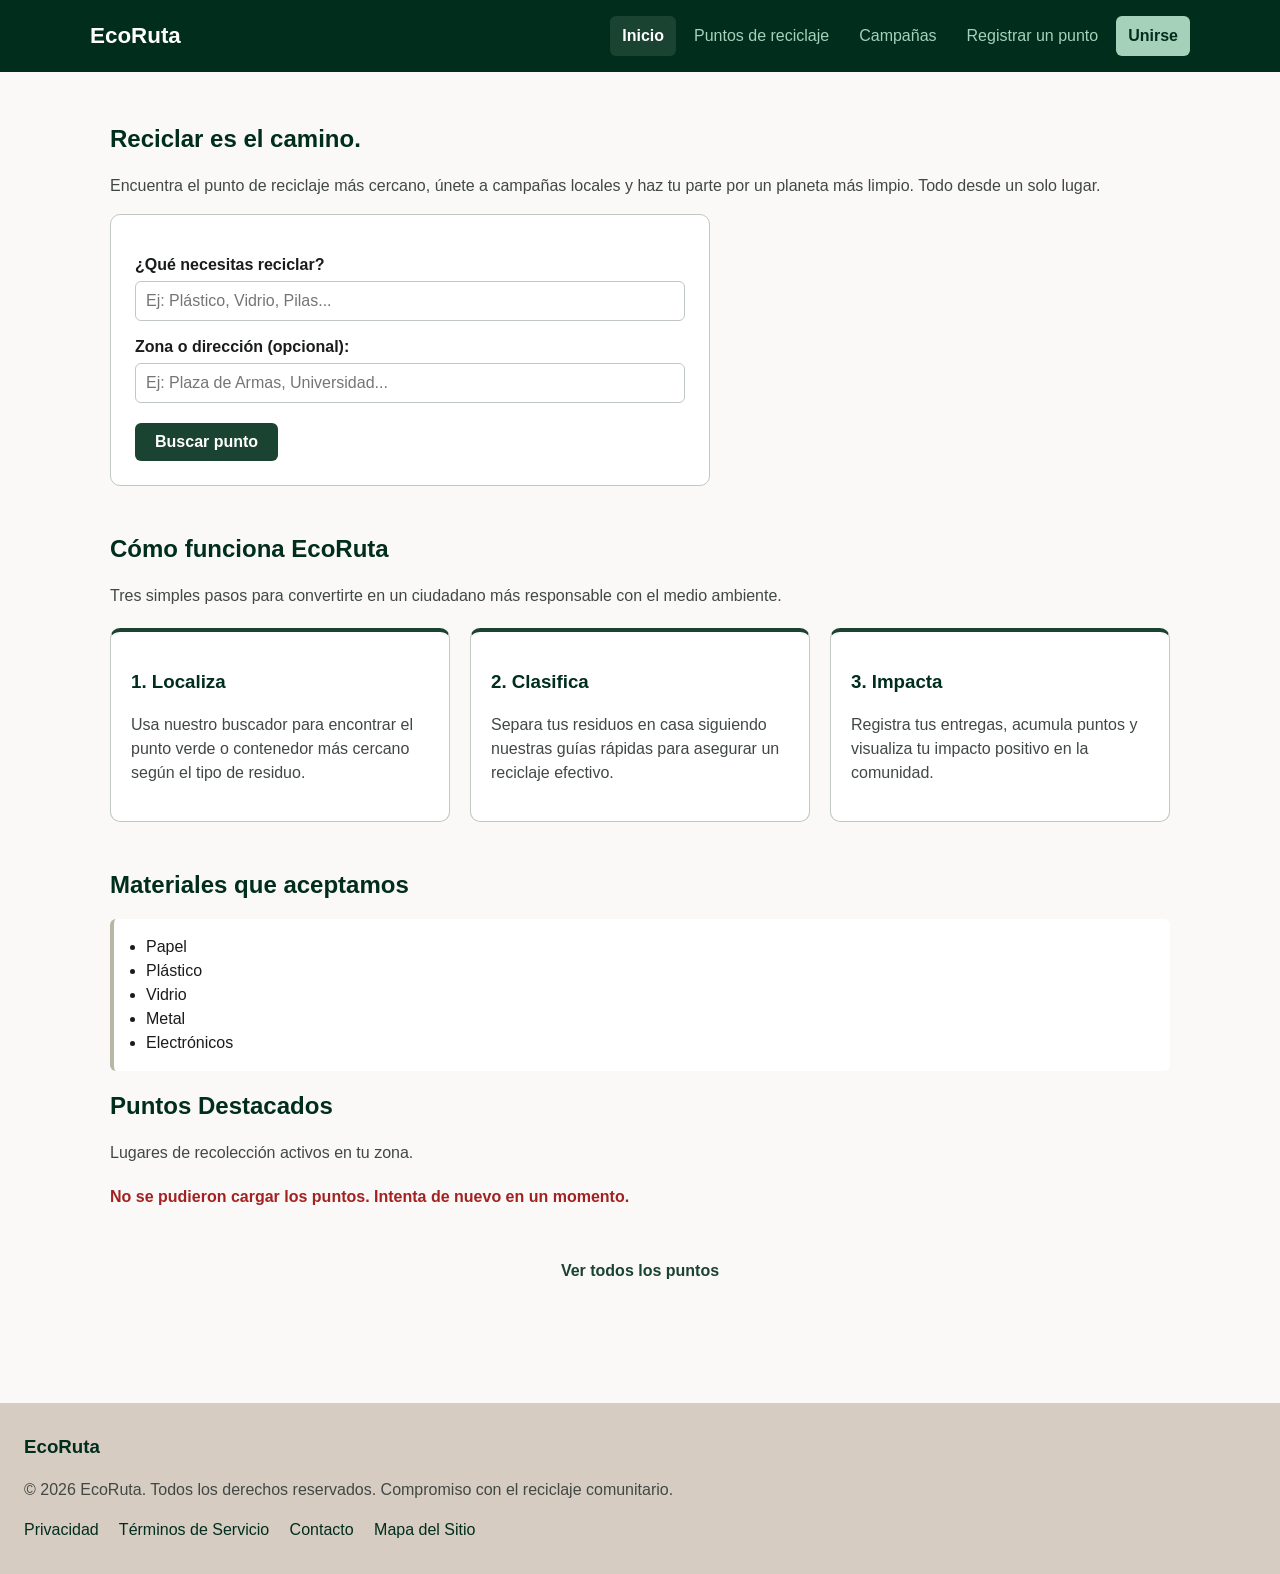
==== commit d57c37df: "Actualizacion clase 8 y 9" ====
--- a/ecoRuta_HTML/index.html
+++ b/ecoRuta_HTML/index.html
@@ -20,7 +20,7 @@
                 <a href="puntos-reciclaje.html">Puntos de reciclaje</a>
                 <a href="campanas.html">Campañas</a>
                 <a href="registrar-punto.html">Registrar un punto</a>
-                <a href="unirse.html">Unirse</a>
+                <a href="inscripcion-voluntariado.html">Unirse</a>
             </div>
         </nav>
     </header>
@@ -41,7 +41,7 @@
             </p>
 
             <!-- Buscador -->
-            <form action="#" method="get">
+            <form id="form-busqueda" action="#" method="get">
 
                 <label for="material">¿Qué necesitas reciclar?</label>
                 <input
@@ -51,17 +51,23 @@
                     placeholder="Ej: Plástico, Vidrio, Pilas..."
                 >
 
-                <label for="ubicacion">Tu ubicación:</label>
+                <label for="ubicacion">Zona o dirección (opcional):</label>
                 <input
                     type="text"
                     id="ubicacion"
                     name="ubicacion"
-                    placeholder="Tu ubicación"
+                    placeholder="Ej: Plaza de Armas, Universidad..."
                 >
 
                 <button type="submit">Buscar punto</button>
 
             </form>
+
+            <!-- Resultados del buscador: inicio.js los llena -->
+            <section id="resultados-busqueda" hidden>
+                <p id="mensaje-busqueda" role="status"></p>
+                <div id="lista-busqueda" class="puntos"></div>
+            </section>
 
         </section>
 
@@ -142,40 +148,11 @@
             </p>
 
 
-            <article>
-                <h3>Centro Principal Centro</h3>
+            <!-- Estado de la consulta (cargando / error) -->
+            <p id="destacados-estado" role="status"></p>
 
-                <p>Materiales: Plástico y Vidrio</p>
-
-                <p>Av. Libertador 1234</p>
-
-                <a href="#">Ver detalles</a>
-            </article>
-
-
-            <article>
-                <h3>Punto Verde Plaza Norte</h3>
-
-                <p>Especializado en electrónicos.</p>
-
-                <p>Abierto ahora</p>
-
-                <a href="#">Ver detalles</a>
-            </article>
-
-
-            <article>
-                <h3>Composteros</h3>
-
-                <p>12 ubicaciones</p>
-            </article>
-
-
-            <article>
-                <h3>Textiles</h3>
-
-                <p>5 ubicaciones</p>
-            </article>
+            <!-- inicio.js dibuja aquí los puntos que devuelve la API -->
+            <div id="lista-destacados" class="puntos" aria-busy="false"></div>
 
             <a href="puntos-reciclaje.html">Ver todos los puntos</a>
 
@@ -190,7 +167,7 @@
         <h3>EcoRuta</h3>
 
         <p>
-            © 2024 EcoRuta. Todos los derechos reservados.
+            © 2026 EcoRuta. Todos los derechos reservados.
             Compromiso con el reciclaje comunitario.
         </p>
 
@@ -203,6 +180,9 @@
 
     </footer>
 
-    <script src="app.js"></script>
+    <script type="module" src="app.js"></script>
+    <script type="module" src="inicio.js"></script>
 </body>
 </html>
+
+
--- a/ecoRuta_HTML/diseño.css
+++ b/ecoRuta_HTML/diseño.css
@@ -16,10 +16,16 @@
     --text-muted: #414844;
     --white: #ffffff;
     --border: #c1c8c2;
+    --error: #a22121;
 }
 
 * {
     box-sizing: border-box;
+}
+
+/* El atributo hidden siempre oculta, aunque otra regla defina display */
+[hidden] {
+    display: none !important;
 }
 
 body {
@@ -104,13 +110,13 @@
     font-weight: 700;
 }
 
-body > header nav > div a[href="unirse.html"] {
+body > header nav > div a[href="inscripcion-voluntariado.html"] {
     background-color: var(--primary-light);
     color: var(--primary-dark);
     font-weight: 700;
 }
 
-body > header nav > div a[href="unirse.html"]:hover {
+body > header nav > div a[href="inscripcion-voluntariado.html"]:hover {
     background-color: var(--white);
 }
 
@@ -281,6 +287,36 @@
     color: var(--white);
 }
 
+/* Mapa interactivo (Leaflet): sin altura definida el mapa NO se ve */
+#mapa {
+    position: relative;
+    z-index: 0;
+    height: 420px;
+    width: 100%;
+    margin-bottom: 32px;
+    border: 1px solid var(--border);
+    border-radius: 12px;
+    background-color: var(--secondary);
+    color: var(--primary-dark);
+    display: flex;
+    align-items: center;
+    justify-content: center;
+}
+
+#mapa.leaflet-container {
+    display: block;
+}
+
+#estado {
+    margin: 0 0 16px;
+    font-weight: 600;
+    color: var(--primary-dark);
+}
+
+.punto.seleccionado {
+    outline: 3px solid var(--primary);
+}
+
 .puntos {
     display: grid;
     grid-template-columns: repeat(auto-fit, minmax(260px, 1fr));
@@ -485,6 +521,69 @@
 }
 
 /* ==========================================================
+   Estados de la interfaz (cargando, error) y utilidades
+   ========================================================== */
+
+[role="status"] {
+    font-weight: 600;
+    color: var(--primary-dark);
+}
+
+[role="status"].error {
+    color: var(--error);
+}
+
+button:disabled {
+    opacity: 0.55;
+    cursor: default;
+}
+
+:focus-visible {
+    outline: 3px solid var(--primary);
+    outline-offset: 3px;
+}
+
+/* Barra de búsqueda de puntos-reciclaje.html */
+.herramientas {
+    display: flex;
+    flex-wrap: wrap;
+    gap: 12px;
+    align-items: end;
+    margin-bottom: 20px;
+}
+
+.herramientas > div {
+    flex: 1 1 260px;
+}
+
+.herramientas label {
+    margin-top: 0;
+}
+
+/* Resultados del buscador en index.html */
+#resultados-busqueda {
+    margin-top: 24px;
+}
+
+.puntos-destacados > .puntos {
+    grid-column: 1 / -1;
+}
+
+/* Acceso con Google (inscripcion-voluntariado.html) */
+.cuenta {
+    background-color: var(--white);
+    border: 1px solid var(--border);
+    border-radius: 10px;
+    padding: 24px;
+    max-width: 600px;
+    margin-bottom: 24px;
+}
+
+.cuenta h2 {
+    margin-top: 0;
+}
+
+/* ==========================================================
    Pie de página
    ========================================================== */
 
@@ -515,6 +614,10 @@
    ========================================================== */
 
 @media (max-width: 768px) {
+    #mapa {
+        height: 320px;
+    }
+
     body > header nav {
         flex-direction: column;
         align-items: flex-start;
